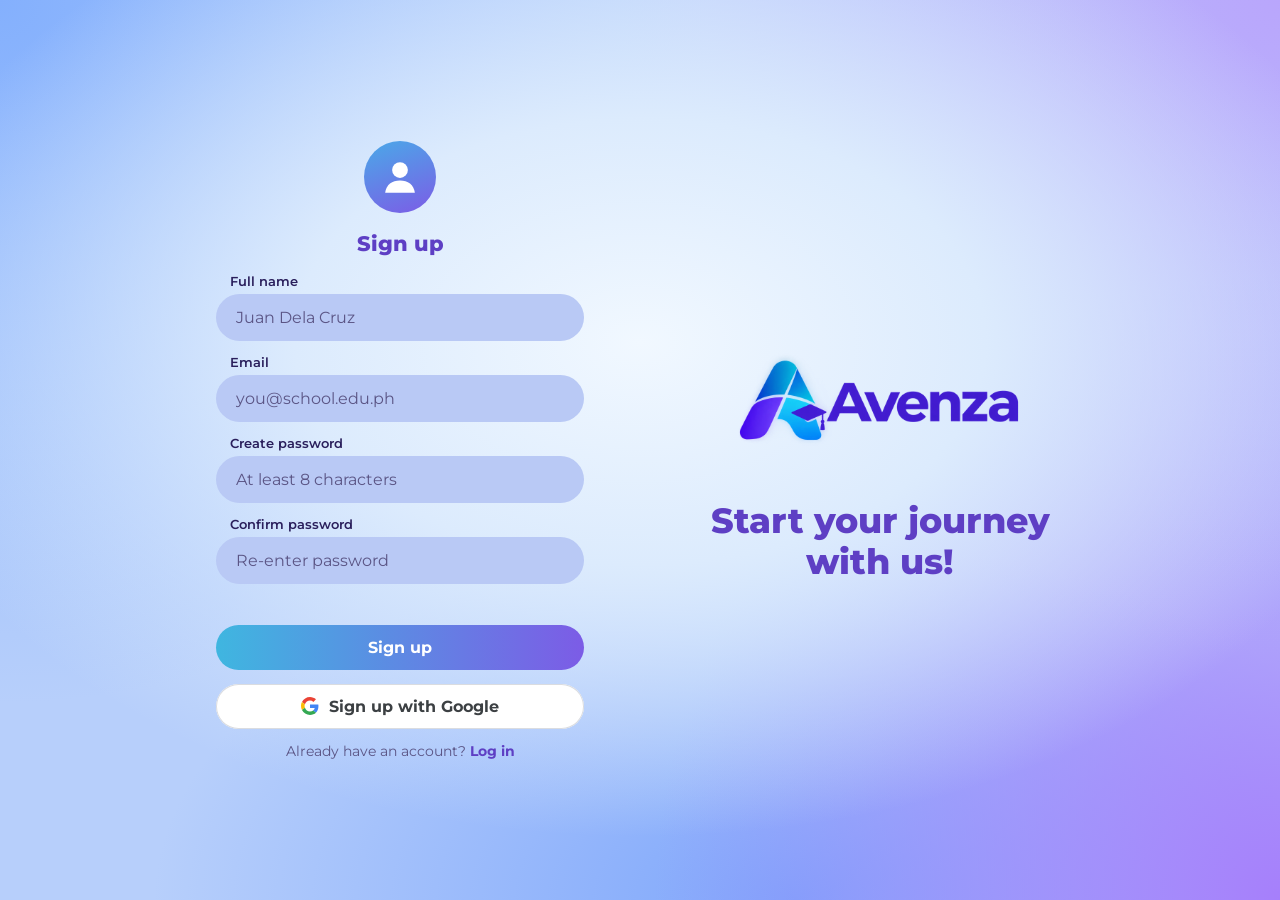
==== signup.html @ a9133d9b "Initial commit" ====
<!DOCTYPE html>
<html lang="en">
<head>
    <meta charset="UTF-8">
    <meta name="viewport" content="width=device-width, initial-scale=1.0, viewport-fit=cover">

    <title>Avenza – Sign Up</title>

    <!-- Google Fonts -->
    <link
        href="https://fonts.googleapis.com/css2?family=Montserrat:wght@500;600;700;800&display=swap"
        rel="stylesheet"
    >

    <!-- CSS Stylesheet -->
    <link rel="stylesheet" href="style.css">
</head>

<body>

    <!-- Sign Up Section -->
    <section id="signup" class="auth on" aria-label="Sign up">

        <form novalidate data-form="signup">

            <!-- User Icon -->
            <div class="av">
                <svg viewBox="0 0 24 24" aria-hidden="true">
                    <circle cx="12" cy="8" r="4.5"/>
                    <path d="M3.5 21c.6-4.6 4-7 8.5-7s7.9 2.4 8.5 7z"/>
                </svg>
            </div>

            <h1>Sign up</h1>

            <!-- Full Name -->
            <div class="f">
                <label for="n">Full name</label>
                <input
                    id="n"
                    type="text"
                    name="name"
                    autocomplete="name"
                    placeholder="Juan Dela Cruz"
                    required
                >
            </div>

            <!-- Email -->
            <div class="f">
                <label for="e">Email</label>
                <input
                    id="e"
                    type="email"
                    name="email"
                    autocomplete="email"
                    placeholder="you@school.edu.ph"
                    required
                >
            </div>

            <!-- Password -->
            <div class="f">
                <label for="p">Create password</label>
                <input
                    id="p"
                    type="password"
                    name="pw"
                    autocomplete="new-password"
                    placeholder="At least 8 characters"
                    required
                >
            </div>

            <!-- Confirm Password -->
            <div class="f">
                <label for="c">Confirm password</label>
                <input
                    id="c"
                    type="password"
                    name="pw2"
                    autocomplete="new-password"
                    placeholder="Re-enter password"
                    required
                >
            </div>

            <!-- Error Message -->
            <p class="err" role="alert"></p>

            <!-- Sign Up Button -->
            <button type="submit">Sign up</button>

            <!-- Google Sign Up Button -->
            <button type="button" class="g" data-go="google">

                <svg viewBox="0 0 48 48" aria-hidden="true">
                    <path fill="#EA4335" d="M24 9.5c3.5 0 6.6 1.2 9.1 3.5l6.8-6.8C35.8 2.4 30.3 0 24 0 14.6 0 6.5 5.4 2.6 13.2l7.9 6.1C12.4 13.6 17.7 9.5 24 9.5z"/>

                    <path fill="#4285F4" d="M46.5 24.5c0-1.6-.1-3.1-.4-4.5H24v9h12.7c-.6 3-2.3 5.5-4.8 7.2l7.6 5.9c4.4-4.1 7-10.1 7-17.6z"/>

                    <path fill="#FBBC05" d="M10.5 28.7A14.5 14.5 0 0 1 9.5 24c0-1.6.3-3.2.8-4.7l-7.9-6.1A24 24 0 0 0 0 24c0 3.9.9 7.5 2.6 10.8l7.9-6.1z"/>

                    <path fill="#34A853" d="M24 48c6.5 0 11.9-2.1 15.9-5.8l-7.6-5.9c-2.1 1.4-4.9 2.3-8.3 2.3-6.3 0-11.6-4.1-13.5-9.8l-7.9 6.1C6.5 42.6 14.6 48 24 48z"/>
                </svg>

                Sign up with Google
            </button>

            <!-- Login Link -->
            <p class="sw">
                Already have an account?
                <a href="#" data-go="login" role="link">Log in</a>
            </p>

        </form>

        <!-- Branding Panel -->
        <div class="panel">
            <img class="logo" src="logo.png" alt="Avenza Logo">

            <h2>Start your journey with us!</h2>
        </div>

    </section>

    <!-- Notification Message -->
    <div class="ok" id="toast" role="status" aria-live="polite"></div>

    <!-- JavaScript -->
    <script src="script.js"></script>

</body>
</html>
---- style.css ----
/* ==========================================================
   AVENZA – Shared styles (one light theme, same background)
   ========================================================== */

/* ---------- Theme variables ---------- */
:root {
  --ink: #2a1f5c;
  --brand: #5e3fc4;
  --brand2: #7c5ce6;
  --field: #b9c9f5;
  --muted: #5b5585;
  --btn: #5ecbf7;      /* light blue buttons on the loading screen */

  /* Shared background: white glow, blue edges, purple corners */
  --glow:
    radial-gradient(ellipse 60% 55% at 50% 38%, #f1f8ff 0%, #dcebfd 45%, transparent 100%),
    radial-gradient(circle at 100% 0%, #b9a6fc 0%, transparent 42%),
    radial-gradient(circle at 100% 100%, #a67ffb 0%, transparent 40%),
    radial-gradient(circle at 0% 0%, #84b0fd 0%, transparent 45%),
    radial-gradient(ellipse 50% 40% at 62% 100%, #7ea6fb 0%, transparent 100%),
    #b7cffb;

  color-scheme: light;
  box-sizing: border-box;
  padding-top: env(safe-area-inset-top, 0px);
  padding-bottom: env(safe-area-inset-bottom, 0px);
}


/* ---------- Base ---------- */
* {
  box-sizing: border-box;
}

html,
body {
  height: 100%;
  margin: 0;
}

body {
  font-family: Montserrat, system-ui, sans-serif;
  color: var(--ink);
  background: var(--glow);
  background-attachment: fixed;
  display: grid;
  place-items: center;
}

a {
  color: var(--brand);
  font-weight: 700;
  cursor: pointer;
  text-decoration: none;
}

a:hover {
  text-decoration: underline;
}


/* ---------- Logo ---------- */
.logo {
  display: block;
  height: auto;
  mix-blend-mode: multiply;   /* hides the white box around the logo image */
}


/* ---------- Page card (section) ---------- */
section {
  display: none;
  width: min(960px, 94vw);
  min-height: min(560px, 88vh);
  border-radius: 28px;
  overflow: hidden;
  position: relative;
}

section.on {
  display: grid;
}


/* ---------- Loading / splash screen (full screen) ---------- */
.splash {
  width: 100vw;
  height: 100vh;
  height: 100dvh;
  min-height: 0;
  border-radius: 0;
  padding: 12vh 24px 8vh;
  background: var(--glow);
  box-shadow: inset 0 0 0 3px #8b5cf6;   /* purple frame like the design */
}

.splash.on {
  display: flex;
  flex-direction: column;
  align-items: center;
  justify-content: flex-start;
  text-align: left;
}

.splash .logo {
  width: min(560px, 86vw);
}

/* Tagline sits under the "Avenza" wordmark */
.tag {
  width: min(560px, 86vw);
  margin: -6px 0 0;
  padding-left: calc(min(560px, 86vw) * 0.32);
  color: #14122b;
  font-size: clamp(.95rem, 2.2vw, 1.1rem);
  font-weight: 500;
  letter-spacing: .01em;
  text-align: left;
}

/* Progress bar and buttons both sit at the bottom */
.bar {
  width: min(260px, 70vw);
  height: 6px;
  margin-top: auto;
  margin-bottom: 4vh;
  border-radius: 9px;
  background: #ffffffa6;
  overflow: hidden;
}

.bar i {
  display: block;
  height: 100%;
  width: 0;
  background: linear-gradient(90deg, #3fc1d9, var(--brand2));
  border-radius: 9px;
  transition: width .12s linear;
}

.actions {
  display: none;
  gap: 10px;
  width: min(180px, 70vw);
  margin-top: auto;
}

.splash.ready .bar {
  display: none;
}

.splash.ready .actions {
  display: grid;
}

/* Loading screen buttons: light blue with dark text */
.splash button,
.splash button.alt {
  background: var(--btn);
  color: #0d0d14;
  box-shadow: none;
  font-weight: 700;
  padding: 14px 20px;
}


/* ---------- Buttons ---------- */
button,
.btn {
  font: inherit;
  font-weight: 700;
  color: #fff;
  background: linear-gradient(90deg, #3fb6e0, var(--brand2));
  border: 0;
  border-radius: 999px;
  padding: 13px 20px;
  cursor: pointer;
  text-decoration: none;
  text-align: center;
}

button:hover {
  filter: brightness(1.06);
}

button.alt {
  background: #ffffffb3;
  color: var(--brand);
  box-shadow: inset 0 0 0 2px var(--brand2);
}

/* Google button */
.g {
  display: flex;
  align-items: center;
  justify-content: center;
  gap: 10px;
  background: #fff;
  color: #3c4043;
  box-shadow: inset 0 0 0 1px #dadce0;
}

.g svg {
  width: 18px;
}

/* Keyboard focus */
button:focus-visible,
input:focus-visible,
a:focus-visible {
  outline: 3px solid var(--brand);
  outline-offset: 2px;
}


/* ---------- Auth layout (sign up / log in) ---------- */
/* No separate colors: the page background shows through everywhere */
.auth {
  grid-template-columns: 1fr 1fr;
  background: transparent;
  box-shadow: none;
}

.auth.flip .panel {
  order: 2;
}

/* Side panel with logo and welcome text */
.panel {
  display: grid;
  place-content: center;
  justify-items: center;
  gap: 18px;
  padding: 36px;
  text-align: center;
  background: transparent;
}

.panel .logo {
  width: min(300px, 100%);
}

.panel h2 {
  margin: 0;
  font-size: clamp(1.5rem, 3.4vw, 2.2rem);
  line-height: 1.15;
  color: var(--brand);
  font-weight: 800;
}


/* ---------- Forms ---------- */
form {
  display: grid;
  align-content: center;
  gap: 14px;
  padding: 36px clamp(20px, 5vw, 56px);
}

form h1 {
  margin: 0 0 4px;
  text-align: center;
  font-size: 1.3rem;
  color: var(--brand);
  font-weight: 800;
}

/* Avatar icon */
.av {
  width: 72px;
  height: 72px;
  border-radius: 50%;
  margin: 0 auto 4px;
  background: linear-gradient(160deg, #4aa9e8, var(--brand2));
  display: grid;
  place-items: center;
}

.av svg {
  width: 42px;
  fill: #fff;
}

/* Field group */
.f {
  display: grid;
  gap: 5px;
}

.f label {
  font-size: .8rem;
  font-weight: 600;
  padding-left: 14px;
}

input[type=text],
input[type=email],
input[type=password] {
  font: inherit;
  width: 100%;
  padding: 12px 18px;
  border-radius: 999px;
  border: 2px solid transparent;
  background: var(--field);
  color: var(--ink);
}

input::placeholder {
  color: var(--muted);
}

input[aria-invalid=true] {
  border-color: #d6336c;
}

/* Error message */
.err {
  color: #d6336c;
  font-size: .8rem;
  min-height: 1em;
  padding-left: 14px;
  margin: 0;
}

/* Remember me / forgot password row */
.row {
  display: flex;
  justify-content: space-between;
  align-items: center;
  flex-wrap: wrap;
  gap: 8px;
  font-size: .82rem;
}

.row label {
  display: flex;
  align-items: center;
  gap: 6px;
}

/* "Already have an account?" text */
.sw {
  text-align: center;
  font-size: .85rem;
  color: var(--muted);
  margin: 0;
}


/* ---------- Toast message ---------- */
.ok {
  position: fixed;
  left: 50%;
  bottom: calc(24px + env(safe-area-inset-bottom, 0px));
  transform: translate(-50%, 30px);
  opacity: 0;
  background: var(--brand);
  color: #fff;
  padding: 12px 22px;
  border-radius: 999px;
  font-weight: 600;
  transition: .25s;
  pointer-events: none;
}

.ok.show {
  opacity: 1;
  transform: translate(-50%, 0);
}


/* ---------- Mobile ---------- */
@media (max-width: 720px) {
  .auth {
    grid-template-columns: 1fr;
  }

  .panel {
    padding: 22px;
    order: -1 !important;
  }

  .panel h2 {
    font-size: 1.3rem;
  }

  .panel .logo {
    width: 150px;
  }
}


/* ---------- Reduced motion ---------- */
@media (prefers-reduced-motion: reduce) {
  * {
    transition: none !important;
  }
}
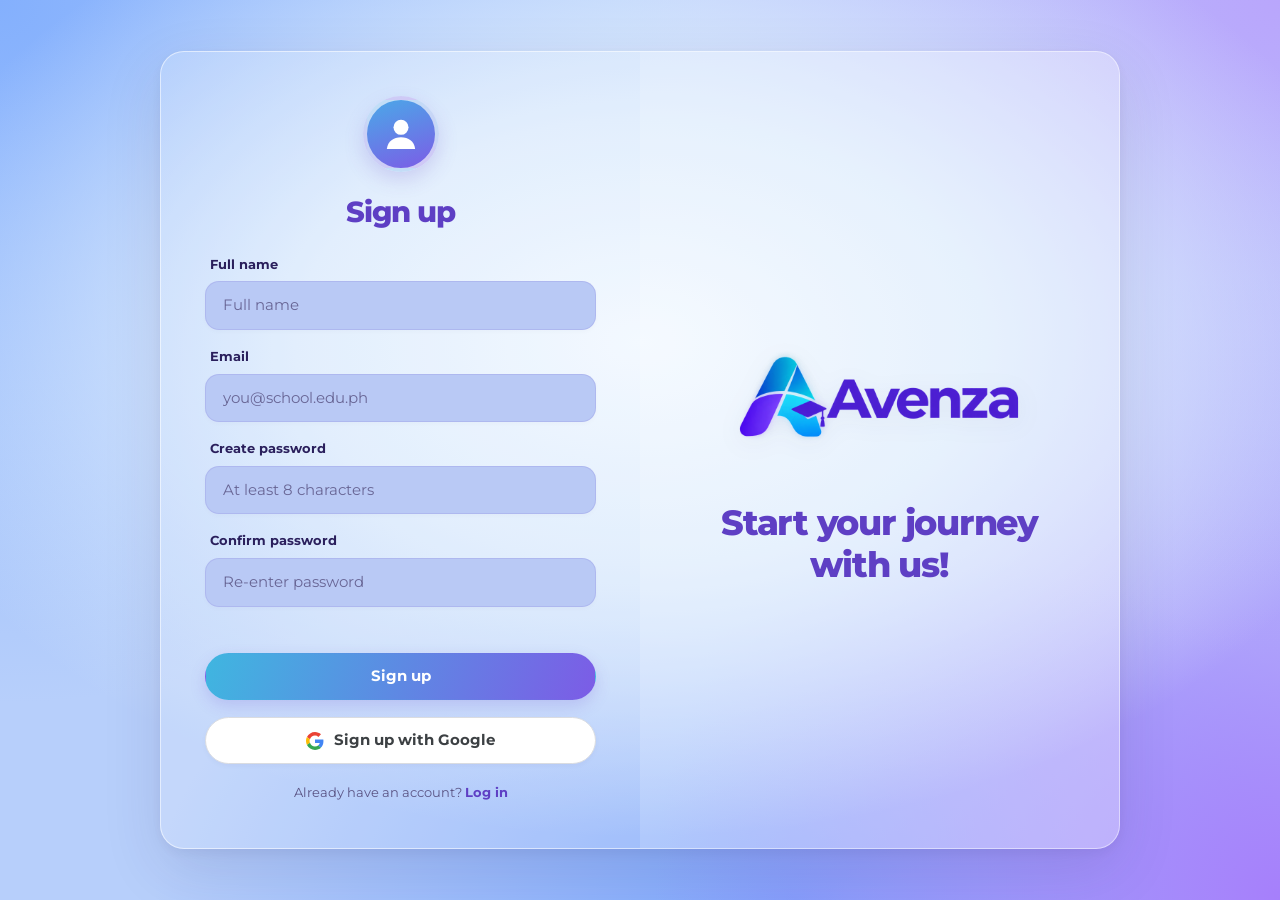
==== commit 2eb892c1: "Update dashboard, signup, and CSS styles" ====
--- a/signup.html
+++ b/signup.html
@@ -42,7 +42,7 @@
                     type="text"
                     name="name"
                     autocomplete="name"
-                    placeholder="Juan Dela Cruz"
+                    placeholder="Full name"
                     required
                 >
             </div>
--- a/style.css
+++ b/style.css
@@ -1,24 +1,44 @@
+
 /* ==========================================================
-   AVENZA – Shared styles (one light theme, same background)
+   AVENZA — Modern Shared Styles
+   Original background colors preserved
    ========================================================== */
 
-/* ---------- Theme variables ---------- */
+/* ---------- Theme Variables ---------- */
 :root {
   --ink: #2a1f5c;
   --brand: #5e3fc4;
   --brand2: #7c5ce6;
   --field: #b9c9f5;
   --muted: #5b5585;
-  --btn: #5ecbf7;      /* light blue buttons on the loading screen */
-
-  /* Shared background: white glow, blue edges, purple corners */
+  --btn: #5ecbf7;
+
+  /* Original background — unchanged */
   --glow:
-    radial-gradient(ellipse 60% 55% at 50% 38%, #f1f8ff 0%, #dcebfd 45%, transparent 100%),
+    radial-gradient(
+      ellipse 60% 55% at 50% 38%,
+      #f1f8ff 0%,
+      #dcebfd 45%,
+      transparent 100%
+    ),
     radial-gradient(circle at 100% 0%, #b9a6fc 0%, transparent 42%),
     radial-gradient(circle at 100% 100%, #a67ffb 0%, transparent 40%),
     radial-gradient(circle at 0% 0%, #84b0fd 0%, transparent 45%),
-    radial-gradient(ellipse 50% 40% at 62% 100%, #7ea6fb 0%, transparent 100%),
+    radial-gradient(
+      ellipse 50% 40% at 62% 100%,
+      #7ea6fb 0%,
+      transparent 100%
+    ),
     #b7cffb;
+
+  --radius: 24px;
+  --radius-sm: 14px;
+
+  --shadow:
+    0 20px 60px rgba(42, 31, 92, 0.12),
+    0 4px 14px rgba(42, 31, 92, 0.06);
+
+  --transition: 220ms ease;
 
   color-scheme: light;
   box-sizing: border-box;
@@ -26,72 +46,118 @@
   padding-bottom: env(safe-area-inset-bottom, 0px);
 }
 
-
-/* ---------- Base ---------- */
-* {
+/* ---------- Reset ---------- */
+*,
+*::before,
+*::after {
   box-sizing: border-box;
 }
 
 html,
 body {
-  height: 100%;
+  min-height: 100%;
   margin: 0;
 }
 
+html {
+  scroll-behavior: smooth;
+}
+
 body {
-  font-family: Montserrat, system-ui, sans-serif;
+  min-height: 100vh;
+  min-height: 100dvh;
+  font-family: "Montserrat", system-ui, sans-serif;
   color: var(--ink);
   background: var(--glow);
   background-attachment: fixed;
+
   display: grid;
   place-items: center;
+
+  -webkit-font-smoothing: antialiased;
+  -moz-osx-font-smoothing: grayscale;
+}
+
+button,
+input {
+  font: inherit;
+}
+
+button,
+a,
+input {
+  -webkit-tap-highlight-color: transparent;
 }
 
 a {
   color: var(--brand);
   font-weight: 700;
-  cursor: pointer;
   text-decoration: none;
+  transition: color var(--transition);
 }
 
 a:hover {
+  color: var(--brand2);
   text-decoration: underline;
 }
 
+::selection {
+  background: rgba(124, 92, 230, 0.22);
+  color: var(--ink);
+}
 
 /* ---------- Logo ---------- */
 .logo {
   display: block;
   height: auto;
-  mix-blend-mode: multiply;   /* hides the white box around the logo image */
-}
-
-
-/* ---------- Page card (section) ---------- */
+  max-width: 100%;
+  object-fit: contain;
+  mix-blend-mode: multiply;
+  user-select: none;
+}
+
+/* ---------- Page Card ---------- */
 section {
   display: none;
   width: min(960px, 94vw);
   min-height: min(560px, 88vh);
-  border-radius: 28px;
+  min-height: min(560px, 88dvh);
+
+  border: 1px solid rgba(255, 255, 255, 0.55);
+  border-radius: var(--radius);
   overflow: hidden;
   position: relative;
 }
 
 section.on {
   display: grid;
-}
-
-
-/* ---------- Loading / splash screen (full screen) ---------- */
+  animation: pageEnter 450ms ease both;
+}
+
+@keyframes pageEnter {
+  from {
+    opacity: 0;
+    transform: translateY(12px);
+  }
+
+  to {
+    opacity: 1;
+    transform: translateY(0);
+  }
+}
+
+/* ---------- Splash Screen ---------- */
 .splash {
   width: 100vw;
   height: 100vh;
   height: 100dvh;
   min-height: 0;
+
   border-radius: 0;
   padding: 12vh 24px 8vh;
+
   background: var(--glow);
-  box-shadow: inset 0 0 0 3px #8b5cf6;   /* purple frame like the design */
+  box-shadow: inset 0 0 0 3px #8b5cf6;
 }
 
 .splash.on {
@@ -104,44 +170,59 @@
 
 .splash .logo {
   width: min(560px, 86vw);
-}
-
-/* Tagline sits under the "Avenza" wordmark */
+  animation: logoEnter 700ms ease both;
+}
+
+@keyframes logoEnter {
+  from {
+    opacity: 0;
+    transform: translateY(10px) scale(0.98);
+  }
+
+  to {
+    opacity: 1;
+    transform: translateY(0) scale(1);
+  }
+}
+
 .tag {
   width: min(560px, 86vw);
   margin: -6px 0 0;
   padding-left: calc(min(560px, 86vw) * 0.32);
+
   color: #14122b;
-  font-size: clamp(.95rem, 2.2vw, 1.1rem);
+  font-size: clamp(0.95rem, 2.2vw, 1.1rem);
   font-weight: 500;
-  letter-spacing: .01em;
+  letter-spacing: 0.01em;
+  line-height: 1.6;
   text-align: left;
 }
 
-/* Progress bar and buttons both sit at the bottom */
 .bar {
   width: min(260px, 70vw);
-  height: 6px;
+  height: 7px;
   margin-top: auto;
   margin-bottom: 4vh;
-  border-radius: 9px;
+
+  border-radius: 999px;
   background: #ffffffa6;
   overflow: hidden;
 }
 
 .bar i {
   display: block;
+  width: 0;
   height: 100%;
-  width: 0;
+
   background: linear-gradient(90deg, #3fc1d9, var(--brand2));
-  border-radius: 9px;
-  transition: width .12s linear;
+  border-radius: inherit;
+  transition: width 0.12s linear;
 }
 
 .actions {
   display: none;
-  gap: 10px;
-  width: min(180px, 70vw);
+  gap: 12px;
+  width: min(220px, 75vw);
   margin-top: auto;
 }
 
@@ -151,248 +232,455 @@
 
 .splash.ready .actions {
   display: grid;
-}
-
-/* Loading screen buttons: light blue with dark text */
+  animation: pageEnter 350ms ease both;
+}
+
 .splash button,
 .splash button.alt {
+  padding: 14px 20px;
+  color: #0d0d14;
   background: var(--btn);
-  color: #0d0d14;
   box-shadow: none;
   font-weight: 700;
-  padding: 14px 20px;
-}
-
+}
 
 /* ---------- Buttons ---------- */
 button,
 .btn {
-  font: inherit;
+  display: inline-flex;
+  align-items: center;
+  justify-content: center;
+  gap: 8px;
+
+  min-height: 46px;
+  padding: 13px 22px;
+
+  border: 1px solid transparent;
+  border-radius: 999px;
+
+  color: #fff;
+  background: linear-gradient(110deg, #3fb6e0, var(--brand2));
+  box-shadow: 0 6px 16px rgba(94, 63, 196, 0.18);
+
+  font-size: 0.92rem;
   font-weight: 700;
-  color: #fff;
-  background: linear-gradient(90deg, #3fb6e0, var(--brand2));
-  border: 0;
-  border-radius: 999px;
-  padding: 13px 20px;
+  line-height: 1.3;
+  text-align: center;
+  text-decoration: none;
+
   cursor: pointer;
-  text-decoration: none;
-  text-align: center;
-}
-
-button:hover {
-  filter: brightness(1.06);
+  transition:
+    transform var(--transition),
+    box-shadow var(--transition),
+    filter var(--transition);
+}
+
+button:hover,
+.btn:hover {
+  filter: brightness(1.05);
+  box-shadow: 0 9px 22px rgba(94, 63, 196, 0.23);
+  transform: translateY(-2px);
+}
+
+button:active,
+.btn:active {
+  transform: translateY(0) scale(0.98);
+}
+
+button:disabled {
+  opacity: 0.55;
+  cursor: not-allowed;
+  transform: none;
+  box-shadow: none;
 }
 
 button.alt {
-  background: #ffffffb3;
   color: var(--brand);
-  box-shadow: inset 0 0 0 2px var(--brand2);
-}
-
-/* Google button */
+  background: rgba(255, 255, 255, 0.7);
+  border-color: rgba(124, 92, 230, 0.45);
+  box-shadow: none;
+}
+
+button.alt:hover {
+  background: rgba(255, 255, 255, 0.92);
+  box-shadow: 0 5px 16px rgba(42, 31, 92, 0.08);
+}
+
+/* ---------- Google Button ---------- */
 .g {
   display: flex;
   align-items: center;
   justify-content: center;
   gap: 10px;
+
+  width: 100%;
+  min-height: 46px;
+
+  color: #3c4043;
   background: #fff;
-  color: #3c4043;
-  box-shadow: inset 0 0 0 1px #dadce0;
+  border: 1px solid #dadce0;
+  box-shadow: 0 2px 5px rgba(42, 31, 92, 0.04);
+}
+
+.g:hover {
+  background: #fafaff;
+  border-color: #c7c4d8;
+  box-shadow: 0 5px 14px rgba(42, 31, 92, 0.08);
 }
 
 .g svg {
   width: 18px;
-}
-
-/* Keyboard focus */
+  height: 18px;
+  flex-shrink: 0;
+}
+
+/* ---------- Keyboard Focus ---------- */
 button:focus-visible,
 input:focus-visible,
 a:focus-visible {
   outline: 3px solid var(--brand);
-  outline-offset: 2px;
-}
-
-
-/* ---------- Auth layout (sign up / log in) ---------- */
-/* No separate colors: the page background shows through everywhere */
+  outline-offset: 3px;
+}
+
+/* ---------- Authentication Layout ---------- */
 .auth {
   grid-template-columns: 1fr 1fr;
-  background: transparent;
-  box-shadow: none;
+  align-items: stretch;
+
+  background: rgba(255, 255, 255, 0.18);
+  box-shadow: var(--shadow);
 }
 
 .auth.flip .panel {
   order: 2;
 }
 
-/* Side panel with logo and welcome text */
+/* ---------- Side Panel ---------- */
 .panel {
   display: grid;
-  place-content: center;
+  align-content: center;
   justify-items: center;
-  gap: 18px;
-  padding: 36px;
+  gap: 22px;
+
+  padding: clamp(24px, 4vw, 44px);
   text-align: center;
-  background: transparent;
+
+  background: rgba(255, 255, 255, 0.15);
 }
 
 .panel .logo {
   width: min(300px, 100%);
+  filter: drop-shadow(0 5px 12px rgba(42, 31, 92, 0.06));
 }
 
 .panel h2 {
+  max-width: 420px;
   margin: 0;
+
+  color: var(--brand);
   font-size: clamp(1.5rem, 3.4vw, 2.2rem);
-  line-height: 1.15;
-  color: var(--brand);
   font-weight: 800;
-}
-
+  line-height: 1.2;
+  letter-spacing: -0.035em;
+}
+
+.panel p {
+  max-width: 360px;
+  margin: 0;
+
+  color: var(--muted);
+  font-size: 0.94rem;
+  line-height: 1.8;
+}
 
 /* ---------- Forms ---------- */
 form {
   display: grid;
   align-content: center;
-  gap: 14px;
-  padding: 36px clamp(20px, 5vw, 56px);
+  gap: 17px;
+
+  min-width: 0;
+  padding: clamp(24px, 4vw, 44px);
 }
 
 form h1 {
-  margin: 0 0 4px;
+  margin: 0 0 8px;
+
+  color: var(--brand);
+  font-size: clamp(1.4rem, 2.5vw, 1.8rem);
+  font-weight: 800;
+  line-height: 1.25;
+  letter-spacing: -0.035em;
   text-align: center;
-  font-size: 1.3rem;
-  color: var(--brand);
-  font-weight: 800;
-}
-
-/* Avatar icon */
+}
+
+/* ---------- Avatar ---------- */
 .av {
-  width: 72px;
-  height: 72px;
-  border-radius: 50%;
-  margin: 0 auto 4px;
-  background: linear-gradient(160deg, #4aa9e8, var(--brand2));
   display: grid;
   place-items: center;
+
+  width: 76px;
+  height: 76px;
+  margin: 0 auto 5px;
+
+  border: 4px solid rgba(255, 255, 255, 0.65);
+  border-radius: 50%;
+
+  background: linear-gradient(160deg, #4aa9e8, var(--brand2));
+  box-shadow: 0 8px 20px rgba(94, 63, 196, 0.18);
 }
 
 .av svg {
-  width: 42px;
+  width: 40px;
+  height: 40px;
   fill: #fff;
 }
 
-/* Field group */
+/* ---------- Field Groups ---------- */
 .f {
   display: grid;
-  gap: 5px;
+  gap: 7px;
+  min-width: 0;
 }
 
 .f label {
-  font-size: .8rem;
-  font-weight: 600;
-  padding-left: 14px;
-}
-
-input[type=text],
-input[type=email],
-input[type=password] {
-  font: inherit;
+  padding-left: 5px;
+
+  color: var(--ink);
+  font-size: 0.82rem;
+  font-weight: 700;
+  line-height: 1.5;
+}
+
+input[type="text"],
+input[type="email"],
+input[type="password"] {
+  display: block;
   width: 100%;
-  padding: 12px 18px;
-  border-radius: 999px;
-  border: 2px solid transparent;
+  min-width: 0;
+  min-height: 48px;
+
+  padding: 13px 17px;
+
+  border: 1.5px solid rgba(94, 63, 196, 0.12);
+  border-radius: var(--radius-sm);
+
   background: var(--field);
   color: var(--ink);
+
+  font-size: 0.92rem;
+  line-height: 1.4;
+
+  outline: none;
+  box-shadow: 0 2px 5px rgba(42, 31, 92, 0.025);
+
+  transition:
+    border-color var(--transition),
+    box-shadow var(--transition),
+    background var(--transition);
 }
 
 input::placeholder {
   color: var(--muted);
-}
-
-input[aria-invalid=true] {
+  opacity: 0.85;
+}
+
+input:hover {
+  border-color: rgba(94, 63, 196, 0.3);
+}
+
+input:focus {
+  border-color: var(--brand2);
+  box-shadow: 0 0 0 4px rgba(124, 92, 230, 0.12);
+}
+
+input[aria-invalid="true"] {
   border-color: #d6336c;
-}
-
-/* Error message */
+  box-shadow: 0 0 0 3px rgba(214, 51, 108, 0.09);
+}
+
+/* ---------- Error Messages ---------- */
 .err {
+  min-height: 1em;
+  margin: 0;
+  padding-left: 5px;
+
   color: #d6336c;
-  font-size: .8rem;
-  min-height: 1em;
-  padding-left: 14px;
-  margin: 0;
-}
-
-/* Remember me / forgot password row */
+  font-size: 0.78rem;
+  line-height: 1.5;
+}
+
+/* ---------- Remember Me / Forgot Password ---------- */
 .row {
   display: flex;
+  align-items: center;
   justify-content: space-between;
+  flex-wrap: wrap;
+  gap: 10px;
+
+  font-size: 0.82rem;
+}
+
+.row label {
+  display: inline-flex;
   align-items: center;
-  flex-wrap: wrap;
-  gap: 8px;
-  font-size: .82rem;
-}
-
-.row label {
-  display: flex;
-  align-items: center;
-  gap: 6px;
-}
-
-/* "Already have an account?" text */
+  gap: 7px;
+
+  color: var(--muted);
+  font-weight: 500;
+  cursor: pointer;
+}
+
+.row input[type="checkbox"] {
+  width: 16px;
+  height: 16px;
+  margin: 0;
+  accent-color: var(--brand);
+  cursor: pointer;
+}
+
+.row a {
+  font-size: 0.82rem;
+}
+
+/* ---------- Account Switch ---------- */
 .sw {
+  margin: 0;
+
+  color: var(--muted);
+  font-size: 0.84rem;
+  line-height: 1.7;
   text-align: center;
-  font-size: .85rem;
-  color: var(--muted);
-  margin: 0;
-}
-
-
-/* ---------- Toast message ---------- */
+}
+
+/* ---------- Toast Message ---------- */
 .ok {
   position: fixed;
+  z-index: 1000;
   left: 50%;
   bottom: calc(24px + env(safe-area-inset-bottom, 0px));
-  transform: translate(-50%, 30px);
+
+  max-width: calc(100vw - 32px);
+  padding: 13px 22px;
+
+  border: 1px solid rgba(255, 255, 255, 0.2);
+  border-radius: 999px;
+
+  color: #fff;
+  background: var(--brand);
+  box-shadow: 0 10px 30px rgba(42, 31, 92, 0.2);
+
+  font-size: 0.88rem;
+  font-weight: 600;
+  line-height: 1.5;
+  text-align: center;
+
   opacity: 0;
-  background: var(--brand);
-  color: #fff;
-  padding: 12px 22px;
-  border-radius: 999px;
-  font-weight: 600;
-  transition: .25s;
+  visibility: hidden;
   pointer-events: none;
+
+  transform: translate(-50%, 16px);
+
+  transition:
+    opacity var(--transition),
+    transform var(--transition),
+    visibility var(--transition);
 }
 
 .ok.show {
   opacity: 1;
+  visibility: visible;
   transform: translate(-50%, 0);
 }
 
-
-/* ---------- Mobile ---------- */
+/* ---------- Tablet and Mobile ---------- */
 @media (max-width: 720px) {
+  body {
+    display: block;
+  }
+
+  section {
+    width: 100%;
+    min-height: 100vh;
+    min-height: 100dvh;
+    border-radius: 0;
+  }
+
   .auth {
     grid-template-columns: 1fr;
+    align-content: center;
+    gap: 0;
+  }
+
+  .auth.flip .panel {
+    order: 0;
   }
 
   .panel {
-    padding: 22px;
-    order: -1 !important;
+    gap: 12px;
+    padding: 28px 24px 12px;
+    background: transparent;
+  }
+
+  .panel .logo {
+    width: 145px;
   }
 
   .panel h2 {
-    font-size: 1.3rem;
+    font-size: 1.4rem;
+  }
+
+  .panel p {
+    font-size: 0.86rem;
+  }
+
+  form {
+    gap: 15px;
+    padding: 24px clamp(22px, 7vw, 38px) 34px;
+  }
+
+  form h1 {
+    font-size: 1.5rem;
+  }
+
+  .av {
+    width: 66px;
+    height: 66px;
+  }
+}
+
+/* ---------- Small Mobile ---------- */
+@media (max-width: 380px) {
+  .panel {
+    padding-top: 22px;
   }
 
   .panel .logo {
-    width: 150px;
-  }
-}
-
-
-/* ---------- Reduced motion ---------- */
+    width: 120px;
+  }
+
+  form {
+    padding-inline: 20px;
+  }
+
+  .row {
+    font-size: 0.78rem;
+  }
+
+  button,
+  .btn {
+    padding: 12px 17px;
+  }
+}
+
+/* ---------- Reduced Motion ---------- */
 @media (prefers-reduced-motion: reduce) {
-  * {
-    transition: none !important;
-  }
-}+  *,
+  *::before,
+  *::after {
+    scroll-behavior: auto !important;
+    animation-duration: 0.01ms !important;
+    animation-iteration-count: 1 !important;
+    transition-duration: 0.01ms !important;
+  }
+}
